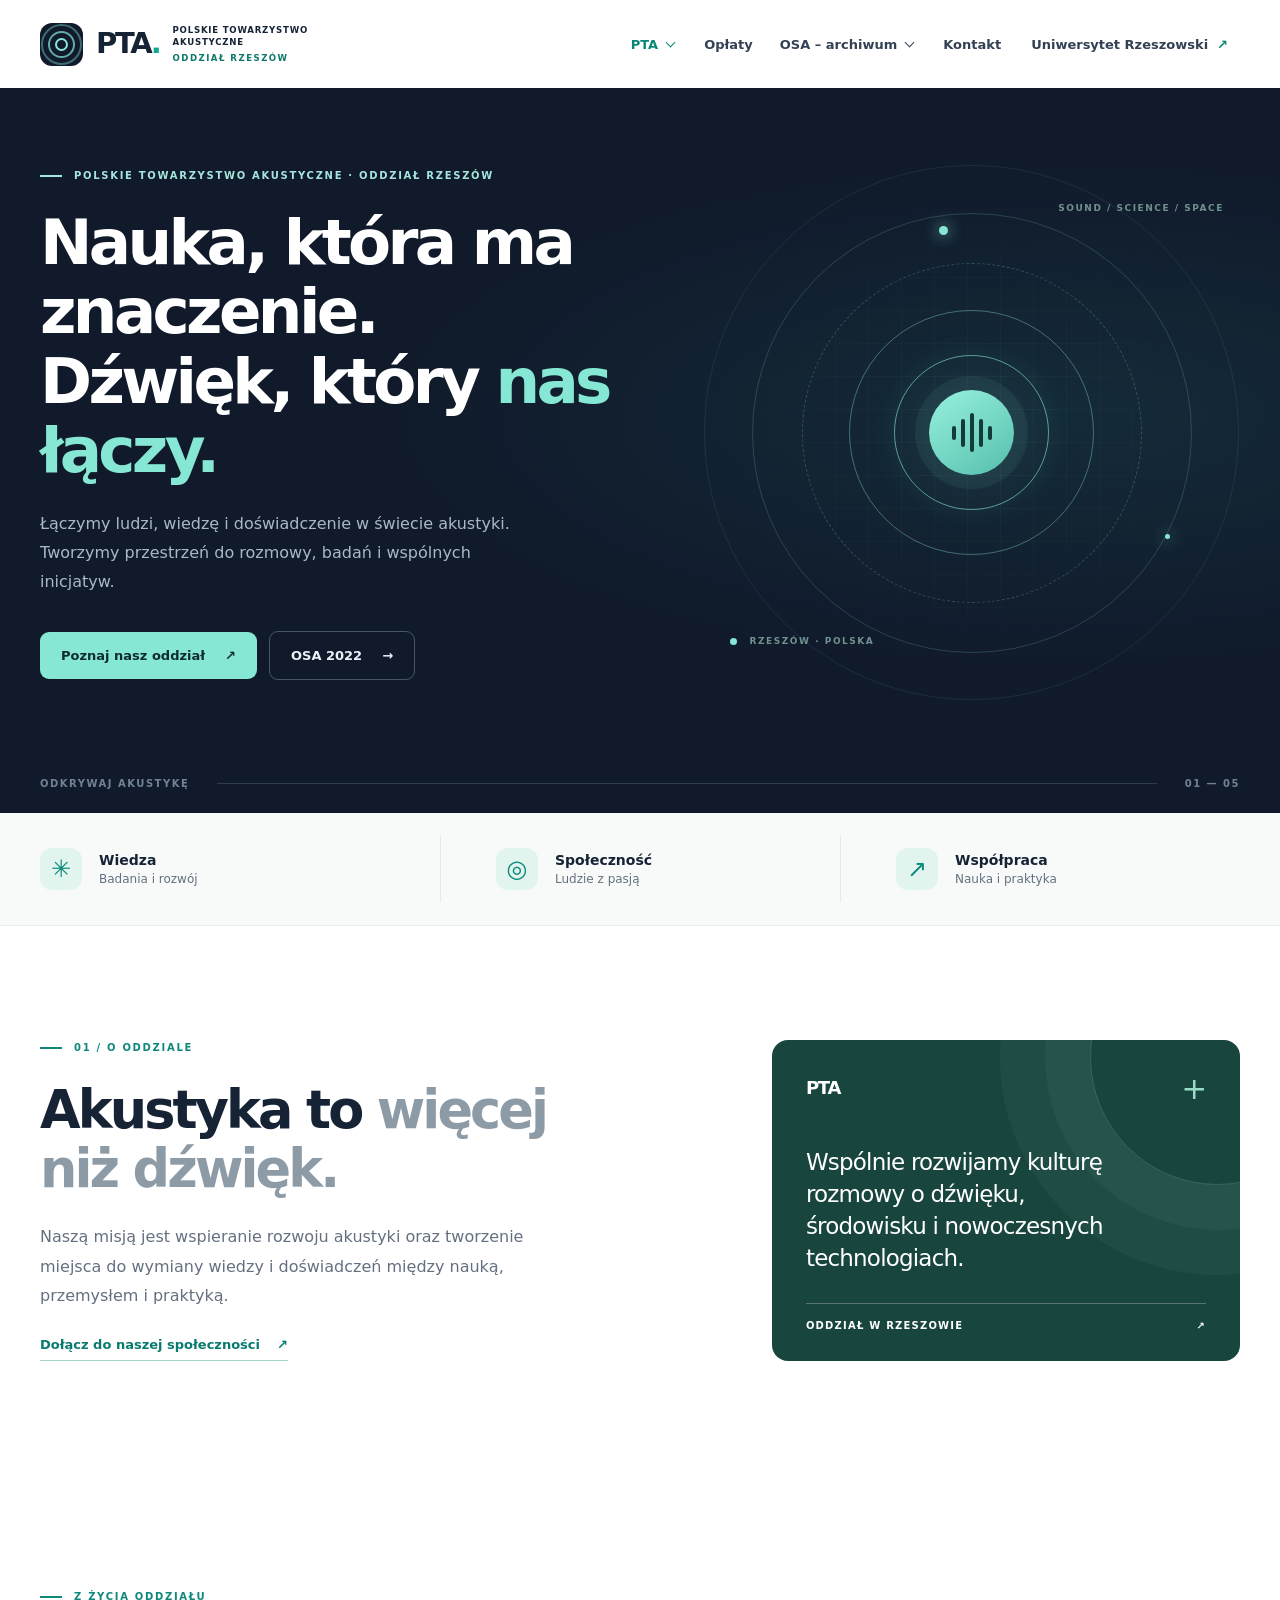
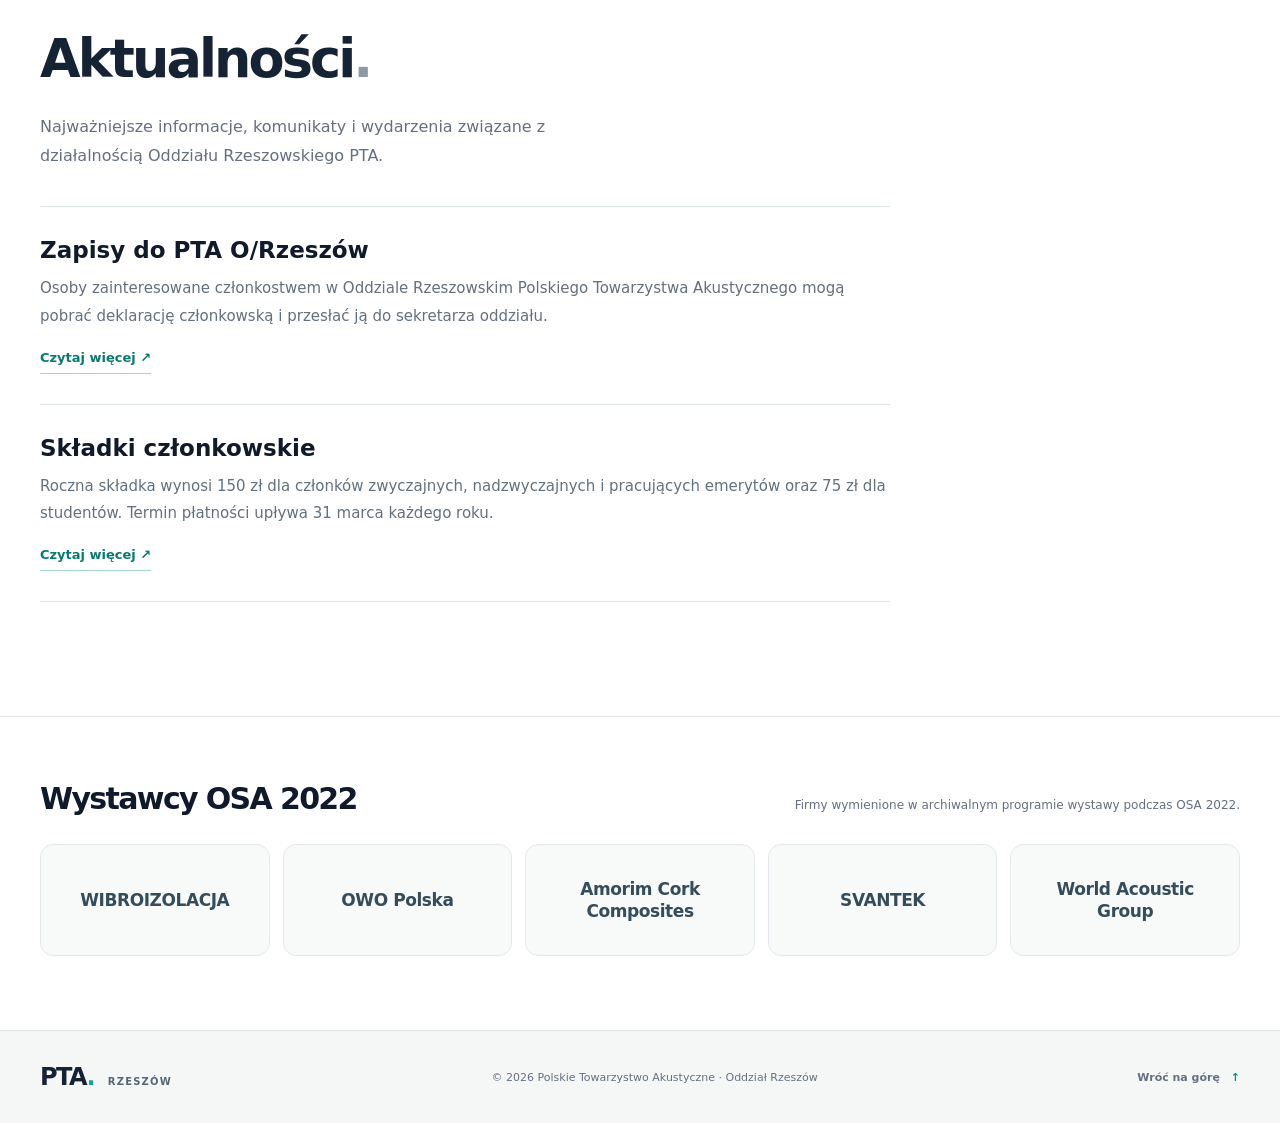
==== index.html @ 47ef011c "testowo" ====
<!DOCTYPE html>

<html lang="pl">

<head>
    <meta charset="utf-8" />
    <meta content="width=device-width, initial-scale=1.0" name="viewport" />
    <meta content="#101a2b" name="theme-color" />
    <meta
        content="Polskie Towarzystwo Akustyczne – Oddział w Rzeszowie. Nauka, technologia i współpraca w dziedzinie akustyki."
        name="description" />
    <title>PTA Rzeszów | Polskie Towarzystwo Akustyczne</title>
    <link href="style.css" rel="stylesheet" />
    <script defer="" src="menu.js"></script>
    <script defer="" src="sponsorzy.js"></script>
    <script src="aktualnosci.js" defer></script>
</head>

<body>
    <a class="skip-link" href="#tresc">Przejdź do treści</a>
    <div aria-label="Ładowanie nawigacji" id="shared-menu"></div>
    <main id="tresc">
        <section aria-labelledby="hero-heading" class="hero" id="start">
            <div class="container hero-inner">
                <div class="hero-copy">
                    <p class="eyebrow eyebrow-light"><span class="eyebrow-line"></span> POLSKIE TOWARZYSTWO AKUSTYCZNE ·
                        ODDZIAŁ RZESZÓW</p>
                    <h1 id="hero-heading">Nauka, która <span>ma znaczenie.</span><br /> Dźwięk, który <em>nas
                            łączy.</em></h1>
                    <p class="hero-description">Łączymy ludzi, wiedzę i doświadczenie w świecie akustyki. Tworzymy
                        przestrzeń do rozmowy, badań i wspólnych inicjatyw.</p>
                    <div class="hero-actions">
                        <a class="btn btn-primary" href="o-oddziale.html">Poznaj nasz oddział <span
                                aria-hidden="true">↗</span></a>
                        <a class="btn btn-outline" href="osa-2022.html">OSA 2022 <span aria-hidden="true">→</span></a>
                    </div>
                </div>
                <div aria-hidden="true" class="hero-art">
                    <div class="art-grid"></div>
                    <div class="orbit orbit-1"></div>
                    <div class="orbit orbit-2"></div>
                    <div class="orbit orbit-3"></div>
                    <div class="orbit orbit-4"></div>
                    <div class="orbit orbit-5"></div>
                    <div class="orbit-center"><span class="pulse pulse-a"></span><span
                            class="pulse pulse-b"></span><span class="pulse pulse-c"></span><span
                            class="pulse pulse-d"></span><span class="pulse pulse-e"></span></div>
                    <div class="orbit-point orbit-point-a"></div>
                    <div class="orbit-point orbit-point-b"></div>
                    <div class="art-label art-label-top">SOUND / SCIENCE / SPACE</div>
                    <div class="art-label art-label-bottom"><span class="label-dot"></span> RZESZÓW · POLSKA</div>
                </div>
            </div>
            <div class="hero-bottom container"><span>ODKRYWAJ AKUSTYKĘ</span><span
                    class="hero-bottom-line"></span><span>01 — 05</span></div>
        </section>
        <section aria-label="Filary naszej działalności" class="pillars">
            <div class="container pillars-inner">
                <div class="pillar"><span aria-hidden="true"
                        class="pillar-icon">✳</span><span><strong>Wiedza</strong><small>Badania i rozwój</small></span>
                </div>
                <div class="pillar"><span aria-hidden="true"
                        class="pillar-icon">◎</span><span><strong>Społeczność</strong><small>Ludzie z
                            pasją</small></span></div>
                <div class="pillar"><span aria-hidden="true"
                        class="pillar-icon">↗</span><span><strong>Współpraca</strong><small>Nauka i
                            praktyka</small></span></div>
            </div>
        </section>
        <section aria-labelledby="about-heading" class="section about-section" id="o-oddziale">
            <div class="container about-grid">
                <div>
                    <p class="eyebrow"><span class="eyebrow-line"></span> 01 / O ODDZIALE</p>
                    <h2 class="section-heading" id="about-heading">Akustyka to <span>więcej niż dźwięk.</span></h2>
                    <p class="section-lead" id="misja">Naszą misją jest wspieranie rozwoju akustyki oraz tworzenie
                        miejsca do wymiany wiedzy i doświadczeń między nauką, przemysłem i praktyką.</p>
                    <a class="text-link" href="zapisy-do-pta.html">Dołącz do naszej społeczności <span
                            aria-hidden="true">↗</span></a>
                </div>
                <div class="about-aside">
                    <div class="aside-top"><span>PTA</span><span class="small-plus">+</span></div>
                    <p>Wspólnie rozwijamy kulturę rozmowy o dźwięku, środowisku i nowoczesnych technologiach.</p>
                    <span class="aside-footer">ODDZIAŁ W RZESZOWIE <span aria-hidden="true">↗</span></span>
                </div>
            </div>

            </div>
        </section>

        <!-- AKTUALNOŚCI -->
        <section class="section news-section" id="aktualnosci" aria-labelledby="news-heading">

            <div class="container">

                <p class="eyebrow">
                    <span class="eyebrow-line"></span>
                    Z ŻYCIA ODDZIAŁU
                </p>

                <h2 class="section-heading" id="news-heading">
                    Aktualności<span>.</span>
                </h2>

                <p class="section-lead">
                    Najważniejsze informacje, komunikaty
                    i wydarzenia związane z działalnością
                    Oddziału Rzeszowskiego PTA.
                </p>

                <div class="news-list" id="news-list" aria-live="polite">
                    <p>Wczytywanie aktualności...</p>
                </div>

            </div>
        </section>



    </main>
    <div id="shared-sponsors"></div>
    <footer class="site-footer">
        <div class="container footer-inner"><a class="footer-brand" href="#start">PTA<span>.</span>
                <small>RZESZÓW</small></a>
            <p>© 2026 Polskie Towarzystwo Akustyczne · Oddział Rzeszów</p><a href="#start">Wróć na górę <span
                    aria-hidden="true">↑</span></a>
        </div>
    </footer>
</body>

</html>
---- style.css ----
/* PTA Rzeszów — statyczna, responsywna witryna. Wspólne menu znajduje się w menu.js; działa również offline (file://). */
:root {
  --ink: #152335;
  --navy: #101a2b;
  --navy-soft: #18273a;
  --white: #ffffff;
  --paper: #f6f7f8;
  --muted: #647080;
  --line: #e2e6eb;
  --aqua: #86e8d4;
  --aqua-dark: #0c776b;
  --radius: 18px;
  --container: 1216px;
  font-family: "Segoe UI", Inter, system-ui, -apple-system, BlinkMacSystemFont, Arial, sans-serif;
  color: var(--ink);
  background: var(--white);
  scroll-behavior: smooth;
}
*, *::before, *::after { box-sizing: border-box; }
body { margin: 0; min-width: 320px; }
button, input { font: inherit; }
a { color: inherit; text-decoration: none; }
a:focus-visible, .nav-toggle:focus-visible + .nav-toggle-label { outline: 3px solid #159b8c; outline-offset: 4px; }
::selection { background: var(--aqua); color: var(--navy); }
.container { width: min(var(--container), calc(100% - 80px)); margin: 0 auto; }
.skip-link { position: absolute; left: 12px; top: -80px; z-index: 100; padding: 12px 18px; background: white; color: black; }
.skip-link:focus { top: 12px; }
[id] { scroll-margin-top: 115px; }

/* Nagłówek i rozwijane menu */
#shared-menu { height: 88px; }
.site-header { position: sticky; top: 0; z-index: 50; height: 88px; background: rgba(255,255,255,.97); box-shadow: 0 1px 0 rgba(20,36,53,.08); backdrop-filter: blur(14px); }
.header-inner { height: 100%; display: flex; justify-content: space-between; align-items: center; gap: 32px; }
.brand { display: inline-flex; align-items: center; gap: 13px; flex-shrink: 0; }
.brand-mark { width: 43px; height: 43px; border-radius: 12px; display: grid; place-items: center; background: var(--navy); position: relative; overflow: hidden; }
.brand-mark span { display: block; position: absolute; width: 20px; height: 20px; border: 2px solid var(--aqua); border-radius: 50%; }
.brand-mark span:nth-child(1) { width: 13px; height: 13px; }
.brand-mark span:nth-child(2) { width: 27px; height: 27px; opacity: .7; }
.brand-mark span:nth-child(3) { width: 41px; height: 41px; opacity: .4; }
.brand-name { display: flex; align-items: center; gap: 13px; }
.brand-name > strong { font-size: 29px; line-height: 1; letter-spacing: -.08em; }
.brand-period, .footer-brand > span { color: #14a692; }
.brand-name > span { max-width: 156px; font-size: 8.6px; line-height: 1.45; letter-spacing: .09em; font-weight: 800; }
.brand-name em { display: block; margin-top: 3px; color: var(--aqua-dark); font-style: normal; letter-spacing: .17em; }
.site-nav { display: flex; align-items: center; gap: 3px; }
.nav-item { position: relative; }
.nav-link { display: flex; align-items: center; gap: 9px; padding: 13px 12px; color: #344153; font-weight: 650; font-size: 13px; white-space: nowrap; transition: color .2s; }
.nav-item:hover > .nav-link, .nav-item:focus-within > .nav-link, .nav-item.is-active > .nav-link { color: #078776; }
.chevron { display: inline-block; width: 7px; height: 7px; border-right: 1.8px solid currentColor; border-bottom: 1.8px solid currentColor; transform: translateY(-2px) rotate(45deg); transition: transform .2s; }
.nav-item:hover > .nav-link .chevron, .nav-item:focus-within > .nav-link .chevron { transform: translateY(2px) rotate(225deg); }
.nav-dropdown { position: absolute; top: calc(100% + 9px); left: 0; width: 216px; padding: 9px; background: white; border: 1px solid #e9edf0; border-radius: 13px; box-shadow: 0 24px 55px rgba(16,26,43,.16); opacity: 0; visibility: hidden; transform: translateY(7px); pointer-events: none; transition: opacity .16s, transform .16s, visibility .16s; }
/* Mostek: kursor może przejść z zakładki do wysuwanego panelu bez zamknięcia menu. */
.nav-dropdown::before { content: ""; position: absolute; height: 12px; top: -12px; left: 0; right: 0; }
.nav-item:hover > .nav-dropdown, .nav-item:focus-within > .nav-dropdown { opacity: 1; visibility: visible; pointer-events: auto; transform: translateY(0); }
.nav-dropdown a { display: block; padding: 12px; border-radius: 7px; color: #354457; font-size: 13px; font-weight: 550; transition: color .2s, background .2s; }
.nav-dropdown a:hover, .nav-dropdown a:focus-visible, .nav-dropdown a[aria-current="page"] { background: #edf9f5; color: #007d6b; }
.submenu-toggle, .submenu-label { display: none; }
.nav-cta { display: inline-flex; align-items: center; justify-content: center; gap: 15px; padding: 13px 16px; margin-left: 9px; color: #fff; background: var(--navy); border-radius: 9px; font-size: 12px; font-weight: 750; white-space: nowrap; transition: background .2s, transform .2s; }
.nav-cta:hover { background: #226b64; transform: translateY(-1px); }
.nav-toggle, .nav-toggle-label { display: none; }

/* Hero */
.hero { background: var(--navy); color: white; position: relative; overflow: hidden; }
.hero::after { content: ""; position: absolute; pointer-events: none; inset: 0; background: radial-gradient(ellipse at 83% 45%, rgba(37,102,104,.22), transparent 45%); }
.hero-inner { min-height: 644px; display: grid; grid-template-columns: 1.09fr .91fr; align-items: center; gap: 20px; position: relative; z-index: 1; }
.hero-copy { padding: 80px 0 98px; }
.eyebrow { display: flex; align-items: center; gap: 12px; margin: 0 0 24px; color: #0f887c; font-size: 10px; font-weight: 850; letter-spacing: .17em; line-height: 1.6; }
.eyebrow-light { color: #a5e6dc; }
.eyebrow-line { width: 22px; height: 2px; display: inline-block; flex-shrink: 0; background: currentColor; }
h1,h2,h3,p { margin-top: 0; }
h1 { max-width: 720px; font-size: clamp(42px, 4.9vw, 68px); font-weight: 750; line-height: 1.105; letter-spacing: -.058em; margin-bottom: 25px; }
h1 > span { color: white; }
h1 em { font-style: normal; color: var(--aqua); }
.hero-description { max-width: 490px; font-size: 16px; color: #aab8c6; line-height: 1.8; margin-bottom: 34px; }
.hero-actions { display: flex; flex-wrap: wrap; align-items: center; gap: 12px; }
.btn { display: inline-flex; align-items: center; justify-content: center; gap: 20px; border-radius: 9px; padding: 16px 21px; font-size: 13px; font-weight: 750; transition: transform .2s, background .2s, color .2s; }
.btn:hover { transform: translateY(-3px); }
.btn-primary { background: var(--aqua); color: #102c30; }
.btn-primary:hover { background: #b2f4e7; }
.btn-outline { border: 1px solid #465667; color: #eaf1f5; }
.btn-outline:hover { border-color: var(--aqua); color: var(--aqua); }
.hero-art { position: relative; height: 560px; display: grid; place-items: center; overflow: hidden; }
.art-grid { position: absolute; inset: 25px 0; background-image: linear-gradient(rgba(158,222,207,.045) 1px, transparent 1px), linear-gradient(90deg, rgba(158,222,207,.045) 1px, transparent 1px); background-size: 33px 33px; mask-image: radial-gradient(circle, black 15%, transparent 70%); }
.orbit { position: absolute; border-radius: 50%; aspect-ratio: 1; border: 1px solid rgba(149,228,217,.19); }
.orbit-1 { width: 155px; border: 1px solid rgba(142,235,216,.6); box-shadow: 0 0 35px rgba(91,222,199,.05); }
.orbit-2 { width: 245px; border: 1px solid rgba(142,235,216,.38); }
.orbit-3 { width: 340px; border: 1px dashed rgba(142,235,216,.24); }
.orbit-4 { width: 440px; }
.orbit-5 { width: 535px; border-color: rgba(149,228,217,.09); }
.orbit-center { position: relative; display: flex; height: 85px; width: 85px; align-items: center; justify-content: center; gap: 5px; border-radius: 50%; background: linear-gradient(145deg, #97f1de, #56bfad); box-shadow: 0 0 0 14px rgba(134,232,212,.065), 0 0 80px rgba(134,232,212,.19); }
.pulse { height: 25px; width: 4px; border-radius: 99px; background: #143b39; }
.pulse-a,.pulse-e { height: 14px; }
.pulse-b,.pulse-d { height: 28px; }
.pulse-c { height: 39px; }
.orbit-point { position: absolute; height: 9px; width: 9px; border-radius: 50%; background: var(--aqua); box-shadow: 0 0 15px var(--aqua); }
.orbit-point-a { top: 13%; left: 44%; }
.orbit-point-b { right: 13%; bottom: 31%; width: 5px; height: 5px; }
.art-label { position: absolute; font-size: 9px; font-weight: 750; letter-spacing: .17em; color: #70928f; }
.art-label-top { top: 9%; right: 3%; }
.art-label-bottom { bottom: 12%; left: 5%; }
.label-dot, .dot { display: inline-block; vertical-align: middle; width: 7px; height: 7px; border-radius: 50%; background: var(--aqua); margin-right: 8px; }
.hero-bottom { position: relative; z-index: 1; display: flex; align-items: center; gap: 28px; padding-bottom: 24px; font-size: 10px; color: #718294; letter-spacing: .15em; font-weight: 750; }
.hero-bottom-line { height: 1px; flex: 1; background: #2e3b4b; }

/* Sekcje */
.pillars { background: #f8faf9; border-bottom: 1px solid #e8eded; }
.pillars-inner { min-height: 112px; display: grid; grid-template-columns: repeat(3, 1fr); align-items: center; }
.pillar { display: flex; align-items: center; gap: 17px; padding: 12px 0; }
.pillar + .pillar { padding-left: 55px; border-left: 1px solid #e5e9e9; }
.pillar-icon { display: grid; place-items: center; height: 42px; width: 42px; border-radius: 12px; color: #0d8b7d; background: #e1f5ee; font-size: 24px; }
.pillar strong,.pillar small { display: block; }
.pillar strong { font-size: 14px; margin-bottom: 4px; }
.pillar small { font-size: 12px; color: var(--muted); }
.section { padding: 114px 0; }
.section-heading { max-width: 630px; font-size: clamp(36px, 4.1vw, 54px); font-weight: 750; line-height: 1.14; letter-spacing: -.055em; margin-bottom: 23px; }
.section-heading span { color: #8d9ba6; }
.section-lead { max-width: 545px; font-size: 16px; line-height: 1.85; color: var(--muted); }
.about-grid { display: grid; grid-template-columns: 1fr .83fr; gap: 14%; align-items: center; }
.text-link { display: inline-flex; align-items: center; gap: 17px; margin-top: 10px; font-weight: 750; color: #087a70; border-bottom: 1px solid #a5d4c9; padding-bottom: 8px; font-size: 13px; }
.text-link:hover { color: var(--navy); }
.about-aside { min-height: 304px; padding: 30px 34px; display: flex; flex-direction: column; justify-content: space-between; color: white; background: #18463f; border-radius: 16px; position: relative; overflow: hidden; }
.about-aside::after { content: ""; position: absolute; height: 255px; width: 255px; border: 1px solid rgba(189,246,223,.18); border-radius: 50%; top: -110px; right: -105px; box-shadow: 0 0 0 45px rgba(189,246,223,.04), 0 0 0 90px rgba(189,246,223,.04); }
.aside-top { display: flex; align-items: center; justify-content: space-between; font-size: 18px; font-weight: 850; letter-spacing: -.07em; }
.small-plus { color: #9adbc6; font-size: 31px; font-weight: 300; }
.about-aside p { font-size: 23px; max-width: 325px; letter-spacing: -.035em; line-height: 1.4; margin: 40px 0 28px; position: relative; z-index: 1; }
.aside-footer { border-top: 1px solid #57756d; padding-top: 16px; font-size: 10px; font-weight: 700; letter-spacing: .12em; display: flex; justify-content: space-between; }
.info-strip { margin-top: 64px; display: grid; grid-template-columns: repeat(2, 1fr); gap: 26px; }
.info-strip article { padding: 27px 30px; border: 1px solid var(--line); border-radius: 14px; }
.info-strip h3 { margin: 0 0 9px; font-size: 19px; letter-spacing: -.035em; }
.info-strip p { margin-bottom: 14px; font-size: 13px; line-height: 1.7; color: var(--muted); }
.info-note { font-size: 10px; letter-spacing: .08em; font-weight: 800; color: #098677; text-transform: uppercase; }
.activities-section { background: var(--paper); }
.section-head-row { display: flex; align-items: flex-end; justify-content: space-between; gap: 40px; margin-bottom: 39px; }
.section-head-row h2 { margin-bottom: 0; }
.section-intro { max-width: 308px; margin-bottom: 5px; color: var(--muted); font-size: 13px; line-height: 1.9; }
.activity-grid { display: grid; grid-template-columns: repeat(3, 1fr); gap: 17px; }
.activity-card { display: flex; flex-direction: column; min-height: 381px; padding: 30px; background: white; border: 1px solid #edf0f1; border-radius: 14px; transition: transform .25s, box-shadow .25s; }
.activity-card:hover { transform: translateY(-5px); box-shadow: 0 17px 45px rgba(25,46,61,.08); }
.activity-index { color: #8b9a9d; font-size: 10px; letter-spacing: .1em; font-weight: 850; }
.activity-icon { height: 74px; display: flex; align-items: end; color: #0e9988; font-size: 45px; }
.activity-card h3 { margin: 19px 0 12px; font-size: 25px; font-weight: 750; letter-spacing: -.045em; line-height: 1.2; }
.activity-card p { font-size: 13px; color: var(--muted); line-height: 1.75; }
.activity-card a { margin-top: auto; padding-top: 15px; display: flex; justify-content: space-between; font-size: 12px; font-weight: 800; color: #0b766b; }
.activity-card a:hover { color: var(--navy); }
.news-grid { display: grid; grid-template-columns: 1.12fr .88fr; gap: 18px; }
.news-main { min-height: 365px; padding: 36px; border-radius: 14px; color: white; background: linear-gradient(135deg, #153e3a, #101f30); display: flex; flex-direction: column; align-items: flex-start; justify-content: flex-end; }
.news-tag { font-size: 10px; letter-spacing: .15em; font-weight: 850; color: #aad9ce; margin-bottom: auto; }
.news-main h3 { max-width: 370px; font-size: 36px; line-height: 1.16; letter-spacing: -.05em; margin-bottom: 16px; }
.news-main p { max-width: 410px; font-size: 13px; line-height: 1.8; color: #b7c8cd; }
.news-subnote { padding-top: 17px; border-top: 1px solid rgba(255,255,255,.17); font-size: 10px; color: #9bcdc3; width: 100%; text-transform: uppercase; font-weight: 800; letter-spacing: .09em; }
.news-side { display: flex; flex-direction: column; gap: 18px; }
.news-mini { min-height: 174px; border: 1px solid var(--line); border-radius: 14px; padding: 23px 28px; }
.news-mini > span { display: flex; justify-content: space-between; font-size: 10px; letter-spacing: .12em; font-weight: 800; color: #0c8778; }
.news-mini h3 { font-size: 21px; letter-spacing: -.03em; margin: 17px 0 5px; }
.news-mini p { color: var(--muted); line-height: 1.6; font-size: 12px; margin-bottom: 0; }
.membership-section { background: #15253a; color: white; }
.membership-grid { display: grid; grid-template-columns: 1fr .87fr; gap: 13%; align-items: center; }
.membership-section .section-heading span { color: var(--aqua); }
.membership-grid > div:first-child > p:not(.eyebrow) { color: #b2c0cb; font-size: 15px; line-height: 1.8; max-width: 500px; margin-bottom: 27px; }
.membership-notes > div { display: flex; gap: 22px; padding: 22px 0; border-bottom: 1px solid #3a4858; }
.membership-notes > div:first-child { border-top: 1px solid #3a4858; }
.membership-notes > div > span { color: var(--aqua); font-size: 12px; font-weight: 800; }
.membership-notes h3 { font-size: 18px; margin-bottom: 9px; letter-spacing: -.02em; }
.membership-notes p { color: #a9b8c5; font-size: 12px; line-height: 1.8; margin-bottom: 0; }
.contact-grid { display: grid; grid-template-columns: 1fr .83fr; gap: 13%; align-items: center; }
.contact-location { display: flex; align-items: center; gap: 15px; margin-top: 36px; }
.location-symbol { display: grid; place-items: center; height: 47px; width: 47px; border-radius: 50%; background: #e6f7f2; color: #0b897a; font-size: 27px; }
.contact-location strong,.contact-location small { display: block; }
.contact-location strong { font-size: 14px; margin-bottom: 5px; }
.contact-location small { font-size: 11px; color: var(--muted); }
.contact-panel { padding: 34px; border-radius: 16px; background: #f4f8f7; border: 1px solid #e6eeeb; }
.panel-label { color: #0a8879; letter-spacing: .14em; font-size: 10px; font-weight: 850; }
.contact-panel h3 { font-size: 27px; letter-spacing: -.04em; margin: 20px 0 12px; }
.contact-panel > p { font-size: 13px; color: var(--muted); line-height: 1.75; }
.contact-divider { height: 1px; background: #dae6e1; margin: 24px 0; }
.contact-detail { padding: 10px 0; display: flex; gap: 20px; justify-content: space-between; align-items: baseline; }
.contact-detail > span { flex-shrink: 0; font-size: 10px; color: #74867f; font-weight: 850; letter-spacing: .1em; }
.contact-detail strong { font-size: 12px; text-align: right; font-weight: 700; }
.site-footer { background: #f5f7f7; border-top: 1px solid var(--line); }
.footer-inner { display: flex; justify-content: space-between; align-items: center; gap: 20px; padding: 32px 0; }
.footer-brand { font-size: 24px; letter-spacing: -.065em; font-weight: 850; white-space: nowrap; }
.footer-brand small { font-size: 10px; color: #536776; letter-spacing: .12em; margin-left: 7px; }
.footer-inner p,.footer-inner > a:last-child { font-size: 11px; color: var(--muted); margin: 0; }
.footer-inner > a:last-child { font-weight: 750; }
.footer-inner > a:last-child span { color: #098d7c; margin-left: 7px; }

@media (max-width: 1120px) {
  .container { width: min(var(--container), calc(100% - 56px)); }
  .brand-name > span { display: none; }
  .nav-item > summary { padding: 13px 9px; }
  .nav-cta { margin-left: 4px; padding: 13px; }
  .hero-inner { min-height: 570px; }
  .hero-art { height: 480px; }
  .orbit-5 { width: 470px; }
}
@media (max-width: 850px) {
  .site-header { height: 75px; }
  #shared-menu { height: 75px; }
  .brand-name > span { display: block; }
  .nav-toggle { display: block; position: absolute; opacity: 0; width: 1px; height: 1px; right: 27px; }
  .nav-toggle-label { display: flex; align-items: center; gap: 13px; margin-left: auto; cursor: pointer; padding: 10px; font-size: 13px; font-weight: 800; }
  .hamburger { display: flex; width: 23px; flex-direction: column; gap: 4px; }
  .hamburger i { display: block; height: 2px; width: 100%; border-radius: 2px; background: var(--navy); }
  .nav-toggle:checked + .nav-toggle-label .hamburger i:nth-child(1) { transform: translateY(6px) rotate(45deg); }
  .nav-toggle:checked + .nav-toggle-label .hamburger i:nth-child(2) { opacity: 0; }
  .nav-toggle:checked + .nav-toggle-label .hamburger i:nth-child(3) { transform: translateY(-6px) rotate(-45deg); }
  .site-nav { display: none; position: absolute; top: 75px; left: 0; right: 0; max-height: calc(100vh - 75px); overflow: auto; background: white; padding: 13px 28px 24px; box-shadow: 0 15px 32px rgba(13,26,37,.13); }
  .nav-toggle:checked ~ .site-nav { display: block; }
  .nav-item { display: grid; grid-template-columns: minmax(0, 1fr) 48px; border-bottom: 1px solid var(--line); }
  .nav-link { width: 100%; padding: 16px 0; font-size: 14px; }
  .nav-link > .chevron { display: none; }
  .submenu-toggle { display: block; position: absolute; width: 1px; height: 1px; right: 24px; top: 20px; opacity: 0; }
  .submenu-label { display: grid; place-items: center; cursor: pointer; color: #405060; border-radius: 8px; }
  .submenu-toggle:focus-visible + .submenu-label { outline: 3px solid #159b8c; outline-offset: 2px; }
  .submenu-toggle:checked + .submenu-label .chevron { transform: translateY(2px) rotate(225deg); }
  .nav-dropdown, .nav-item:hover > .nav-dropdown, .nav-item:focus-within > .nav-dropdown { display: none; grid-column: 1 / -1; position: static; width: auto; padding: 0 0 10px 12px; border: 0; border-radius: 0; box-shadow: none; transform: none; opacity: 1; visibility: visible; pointer-events: auto; transition: none; }
  .nav-dropdown::before { display: none; }
  .submenu-toggle:checked ~ .nav-dropdown { display: block !important; }
  .nav-dropdown a { padding: 10px; }
  .nav-cta { margin: 19px 0 0; }
  .hero-inner { grid-template-columns: 1fr; min-height: auto; }
  .hero-copy { padding: 88px 0 10px; }
  .hero-art { height: 360px; }
  .orbit-5 { width: 390px; }
  .orbit-4 { width: 330px; }
  .orbit-3 { width: 270px; }
  .orbit-2 { width: 198px; }
  .orbit-1 { width: 127px; }
  .art-label-top { right: 10%; }
  .hero-bottom { margin-top: 10px; }
  .section { padding: 85px 0; }
  .pillar + .pillar { padding-left: 24px; }
  .about-grid,.membership-grid,.contact-grid { gap: 40px; }
  .section-head-row { display: block; }
  .section-intro { margin-top: 22px; max-width: 550px; }
  .activity-card { padding: 23px; min-height: 405px; }
}
@media (max-width: 650px) {
  .container { width: calc(100% - 38px); }
  .brand-mark { height: 39px; width: 39px; }
  .brand-name > strong { font-size: 27px; }
  .brand-name > span { font-size: 7.3px; max-width: 118px; }
  .hero-copy { padding: 73px 0 12px; }
  h1 { font-size: clamp(40px, 10vw, 58px); }
  .hero-description { font-size: 14px; }
  .hero-art { height: 290px; }
  .art-label-top { right: 0; }
  .art-label-bottom { bottom: 4%; }
  .hero-bottom { font-size: 8px; }
  .pillars-inner { grid-template-columns: 1fr; padding: 18px 0; }
  .pillar { padding: 13px 0; }
  .pillar + .pillar { padding-left: 0; border-left: 0; border-top: 1px solid #e5e9e9; }
  .section { padding: 72px 0; }
  .section-heading { font-size: clamp(34px, 9vw, 45px); }
  .about-grid,.membership-grid,.contact-grid,.info-strip,.activity-grid,.news-grid { grid-template-columns: 1fr; }
  .about-grid,.membership-grid,.contact-grid { gap: 34px; }
  .about-aside { min-height: 270px; }
  .info-strip { gap: 12px; margin-top: 30px; }
  .activity-card { min-height: 325px; }
  .activity-icon { height: 60px; }
  .activity-card h3 { font-size: 23px; }
  .news-main { min-height: 320px; padding: 27px; }
  .news-main h3 { font-size: 30px; }
  .news-mini { min-height: 151px; }
  .contact-detail { gap: 12px; }
  .footer-inner { flex-wrap: wrap; }
  .footer-inner p { order: 3; flex-basis: 100%; }
}
@media (prefers-reduced-motion: reduce) {
  :root { scroll-behavior: auto; }
  *,*::before,*::after { transition-duration: .01ms !important; animation-duration: .01ms !important; }
}


/* Wspólne style dla wszystkich podstron. Edytuj w jednym miejscu. */
.page-hero { min-height: 365px; background: var(--navy); color: #fff; overflow: hidden; }
.page-hero-inner { position: relative; display: flex; align-items: center; min-height: 365px; padding-top: 38px; padding-bottom: 52px; }
.page-hero-content { position: relative; z-index: 2; max-width: 800px; }
.breadcrumbs { display: flex; flex-wrap: wrap; gap: 12px; align-items: center; margin-bottom: 38px; color: #aebdc9; font-size: 11px; }
.breadcrumbs a:hover { color: var(--aqua); }
.breadcrumbs [aria-current="page"] { color: #fff; }
.page-hero .eyebrow { margin-bottom: 19px; }
.page-hero h1 { font-size: clamp(39px, 5.2vw, 65px); letter-spacing: -.052em; max-width: 770px; margin-bottom: 20px; }
.page-hero-lead { font-size: 16px; line-height: 1.75; max-width: 630px; color: #aec0ca; margin-bottom: 0; }
.page-hero-decoration { position: absolute; right: -7%; top: -25%; width: 530px; height: 530px; display: grid; place-items: center; opacity: .48; pointer-events: none; }
.page-wave { position: absolute; border: 1px solid rgba(135,236,215,.38); border-radius: 50%; aspect-ratio: 1; }
.page-wave-a { width: 200px; }
.page-wave-b { width: 300px; }
.page-wave-c { width: 420px; border-style: dashed; }
.page-wave-d { width: 530px; }
.page-pulse { display: flex; gap: 5px; align-items: center; justify-content: center; width: 72px; height: 72px; border-radius: 50%; background: var(--aqua); }
.page-pulse i { width: 4px; height: 25px; border-radius: 5px; background: #17443f; }
.page-pulse i:nth-child(1), .page-pulse i:nth-child(5) { height: 11px; }
.page-pulse i:nth-child(3) { height: 36px; }
.page-content-section { padding: 100px 0 108px; }
.page-content-grid { display: grid; grid-template-columns: minmax(0, 1.25fr) minmax(280px, .72fr); align-items: start; gap: 13%; }
.page-article .section-heading { margin-bottom: 23px; }
.page-lead { color: #4f5c6b; font-size: 18px; line-height: 1.82; max-width: 690px; }
.page-paragraph { color: var(--muted); font-size: 15px; line-height: 1.9; max-width: 675px; margin-bottom: 33px; }
.page-feature { border-top: 1px solid var(--line); padding-top: 30px; }
.page-feature h3 { font-size: 19px; letter-spacing: -.02em; margin-bottom: 22px; }
.page-feature ul { padding: 0; margin: 0; list-style: none; }
.page-feature li { display: flex; align-items: baseline; gap: 14px; border-bottom: 1px solid var(--line); padding: 15px 0; font-weight: 600; font-size: 14px; }
.page-feature li span { color: #099282; font-weight: 700; }
.page-aside { display: flex; flex-direction: column; justify-content: space-between; gap: 50px; min-height: 390px; padding: 32px; border-radius: 16px; color: white; background: #18463f; position: relative; overflow: hidden; }
.page-aside::before { content: ""; position: absolute; right: -120px; top: -120px; width: 290px; height: 290px; border: 1px solid #528577; box-shadow: 0 0 0 44px rgba(149,227,200,.04), 0 0 0 88px rgba(149,227,200,.04); border-radius: 50%; }
.page-aside > * { position: relative; z-index: 1; }
.page-aside-label { display: block; font-size: 10px; font-weight: 750; color: var(--aqua); letter-spacing: .16em; margin-bottom: 13px; }
.page-aside h3 { font-size: 29px; letter-spacing: -.04em; margin-bottom: 15px; }
.page-aside p { color: #bed3cd; font-size: 13px; line-height: 1.8; margin: 0; }
.page-aside > a { border-top: 1px solid #57756d; padding-top: 18px; display: flex; justify-content: space-between; gap: 20px; font-size: 12px; font-weight: 750; }
.page-aside > a:hover { color: var(--aqua); }
.page-related { background: var(--paper); padding: 87px 0 98px; }
.page-related-top { display: flex; align-items: flex-end; justify-content: space-between; gap: 30px; margin-bottom: 34px; }
.page-related-top .section-heading { margin-bottom: 0; }
.page-related-top .text-link { flex-shrink: 0; }
.related-grid { display: grid; grid-template-columns: repeat(3,minmax(0,1fr)); gap: 17px; }
.related-card { display: flex; flex-direction: column; align-items: flex-start; gap: 45px; min-height: 205px; padding: 26px; background: #fff; border: 1px solid #e9edef; border-radius: 13px; transition: transform .2s, box-shadow .2s; }
.related-card:hover, .related-card:focus-visible { transform: translateY(-4px); box-shadow: 0 17px 40px rgba(25,46,61,.08); }
.related-num { font-size: 10px; font-weight: 800; color: #0b887a; letter-spacing: .13em; }
.related-title { margin-top: auto; font-size: 22px; font-weight: 750; letter-spacing: -.035em; }
.related-arrow { color: #0a8879; margin-left: auto; font-size: 18px; }
@media (max-width: 850px) {
  .page-content-grid { gap: 30px; grid-template-columns: minmax(0,1fr) minmax(250px,.8fr); }
  .page-hero-decoration { right: -30%; }
  .related-card { min-height: 180px; padding: 22px; }
}
@media (max-width: 650px) {
  .page-hero-inner { min-height: 330px; padding-top: 40px; padding-bottom: 52px; }
  .breadcrumbs { margin-bottom: 31px; font-size: 10px; }
  .page-hero h1 { font-size: clamp(36px,9.4vw,54px); }
  .page-hero-lead { font-size: 14px; }
  .page-hero-decoration { right: -80%; opacity: .24; }
  .page-content-section { padding: 68px 0 75px; }
  .page-content-grid { display: flex; flex-direction: column; gap: 36px; }
  .page-lead { font-size: 16px; }
  .page-paragraph { font-size: 14px; }
  .page-aside { width: 100%; min-height: 300px; gap: 34px; padding: 27px; }
  .page-related { padding: 65px 0; }
  .page-related-top { display: block; }
  .page-related-top .text-link { margin-top: 18px; }
  .related-grid { grid-template-columns: 1fr; gap: 12px; }
  .related-card { min-height: 132px; gap: 16px; }
}


/* ===== MENU ODPOWIADAJĄCE NAZWOM ZE STAREJ WITRYNY ===== */
.nav-link-plain { border-radius: 8px; }
.nav-link-plain:hover, .nav-link-plain[aria-current="page"] { color: #078776; }
.external-arrow { font-size: 13px; color: #0c8676; }
.nav-item--mega { position: relative; }
.nav-dropdown-mega { width: 632px; left: -150px; display: grid; grid-template-columns: minmax(0,1fr) minmax(0,1fr); gap: 12px; padding: 16px; max-height: min(72vh,730px); overflow-y: auto; }
.nav-menu-column { min-width: 0; }
.nav-dropdown-heading { display: block; padding: 10px 12px 9px; color: #788693; font-size: 9px; font-weight: 850; letter-spacing: .15em; }
.nav-dropdown .nav-subitem { padding-left: 25px; font-size: 12px; color: #697784; }
.nav-dropdown .nav-subitem::before { content: '↳'; color: #17a28f; margin-right: 9px; }
.site-nav > .nav-link-plain { margin-left: 3px; }
@media (max-width: 1120px) and (min-width: 851px) {
  .header-inner { gap: 16px; }
  .brand-name > span { max-width: 125px; font-size: 7.6px; }
  .nav-link { font-size: 11px; padding: 11px 9px; }
  .nav-dropdown-mega { left: -180px; width: 600px; }
}
@media (max-width: 850px) {
  .site-nav > .nav-link-plain { display: flex; margin-left: 0; border-bottom: 1px solid var(--line); padding: 16px 0; font-size: 14px; }
  .nav-dropdown-mega, .nav-item--mega:hover > .nav-dropdown-mega, .nav-item--mega:focus-within > .nav-dropdown-mega {
    display: none; position: static; grid-column: 1/-1; grid-template-columns: 1fr;
    max-height: none; width: auto; padding: 0 0 15px 12px; overflow: visible;
    border: none; box-shadow: none; opacity: 1; transform: none; visibility: visible;
  }
  .nav-item--mega .submenu-toggle:checked ~ .nav-dropdown-mega { display: grid !important; }
  .nav-dropdown-heading { padding-top: 17px; }
  .nav-dropdown .nav-subitem { padding-left: 20px; }
}
/* ===== WSPÓLNA SEKCJA PARTNERÓW / WYSTAWCÓW ===== */
.sponsors-section { background: #fff; padding: 64px 0 74px; border-top: 1px solid var(--line); }
.sponsors-inner { display: flex; flex-direction: column; gap: 28px; }
.sponsors-header { display: flex; align-items: baseline; flex-wrap: wrap; gap: 10px 35px; justify-content: space-between; }
.sponsors-title { font-size: clamp(23px, 3vw, 30px); margin: 0; font-weight: 800; letter-spacing: -.055em; color: var(--navy); }
.sponsors-description { color: var(--muted); font-size: 12px; line-height: 1.6; margin: 0; max-width: 480px; }
.sponsors-grid { display: grid; grid-template-columns: repeat(5,minmax(0,1fr)); gap: 13px; }
.sponsor-card { border: 1px solid #e4e9ed; background: #f8faf9; border-radius: 13px; padding: 20px 16px; display: flex; align-items: center; justify-content: center; text-align: center; min-height: 112px; color: #344c5b; transition: border-color .2s, transform .2s, box-shadow .2s; }
a.sponsor-card:hover { border-color: #9acdc2; box-shadow: 0 8px 28px rgba(16,26,43,.07); transform: translateY(-2px); }
.sponsor-text-logo { font-size: clamp(12px, 1.4vw, 17px); line-height: 1.3; letter-spacing: -.025em; font-weight: 850; overflow-wrap: anywhere; }
.sponsor-card img { display: block; max-height: 64px; max-width: 100%; width: auto; height: auto; object-fit: contain; }
@media (max-width: 950px) { .sponsors-grid { grid-template-columns: repeat(3,minmax(0,1fr)); } }
@media (max-width: 650px) {
  .sponsors-section { padding: 48px 0 56px; }
  .sponsors-grid { grid-template-columns: repeat(2,minmax(0,1fr)); gap: 10px; }
  .sponsor-card { min-height: 98px; padding: 13px; }
  .sponsor-text-logo { font-size: 13px; }
}


/* AKTUALNOŚCI - BEZ KAFELKÓW */

.news-list {
    max-width: 850px;
    margin-top: 35px;
}

.news-entry {
    padding: 30px 0;
    border-bottom: 1px solid #dbe6e3;
}

.news-entry:first-child {
    border-top: 1px solid #dbe6e3;
}

.news-entry-date {
    display: block;
    margin-bottom: 10px;
    color: #087b6b;
    font-size: 12px;
    font-weight: 700;
}

.news-entry-title {
    margin: 0 0 12px;
    color: #101a2b;
    font-size: 23px;
    font-weight: 750;
}

.news-entry-text {
    margin: 0 0 15px;
    color: #62717e;
    font-size: 15px;
    line-height: 1.85;
    white-space: pre-line;
}

.news-entry .text-link {
    display: inline-block;
    margin-top: 4px;
}

 .osa-facts {
      display: grid;
      grid-template-columns: repeat(2, minmax(0, 1fr));
      gap: 16px;
      margin: 30px 0 36px;
    }

    .osa-fact {
      padding: 24px;
      background: #f6f9f8;
      border: 1px solid #e3eae7;
      border-radius: 15px;
    }

    .osa-fact strong {
      display: block;
      margin-bottom: 8px;
      color: #14584f;
      font-size: clamp(25px, 3vw, 34px);
      line-height: 1.15;
      font-weight: 800;
    }

    .osa-fact span {
      color: #4f5c6b;
      font-size: 13px;
      line-height: 1.6;
    }

    .osa-subheading {
      margin: 35px 0 16px;
      color: #101a2b;
      font-size: clamp(20px, 2.4vw, 25px);
      letter-spacing: -.025em;
    }

    .osa-organizers {
      padding: 24px 27px;
      background: #f6faf9;
      border-left: 4px solid #168879;
      border-radius: 0 14px 14px 0;
      margin-bottom: 32px;
    }

    .osa-organizers p {
      margin: 0 0 14px;
      color: #4f5c6b;
      font-size: 14px;
      line-height: 1.8;
    }

    .osa-organizers p:last-child {
      margin-bottom: 0;
    }

    .osa-organizers strong {
      color: #101a2b;
    }

    .osa-photo {
      margin: 30px 0 0;
    }

    .osa-photo img {
      display: block;
      width: 100%;
      height: auto;
      border-radius: 15px;
      border: 1px solid #e3eae7;
    }

    .osa-photo figcaption {
      margin-top: 12px;
      color: #667580;
      font-size: 12px;
      line-height: 1.6;
    }

    @media (max-width: 650px) {
      .osa-facts {
        grid-template-columns: 1fr;
      }

      .osa-fact {
        padding: 21px;
      }
    }
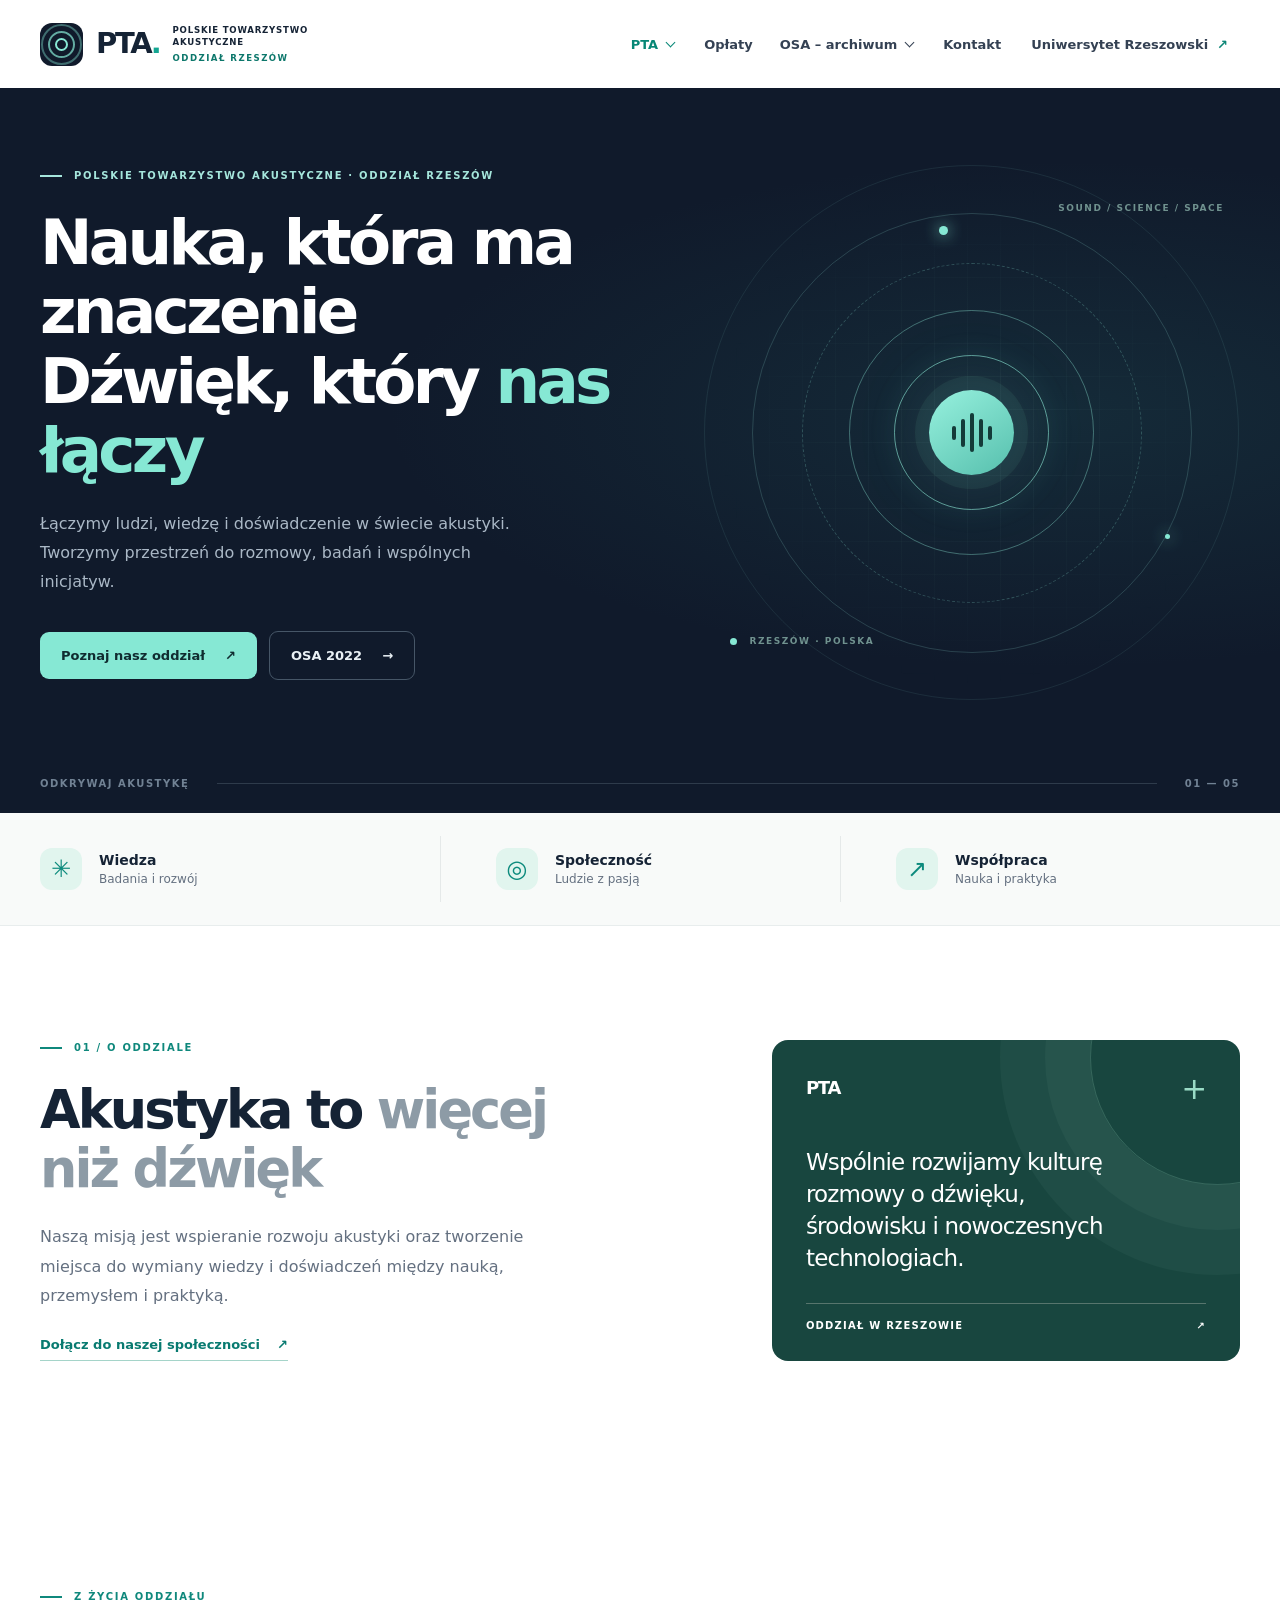
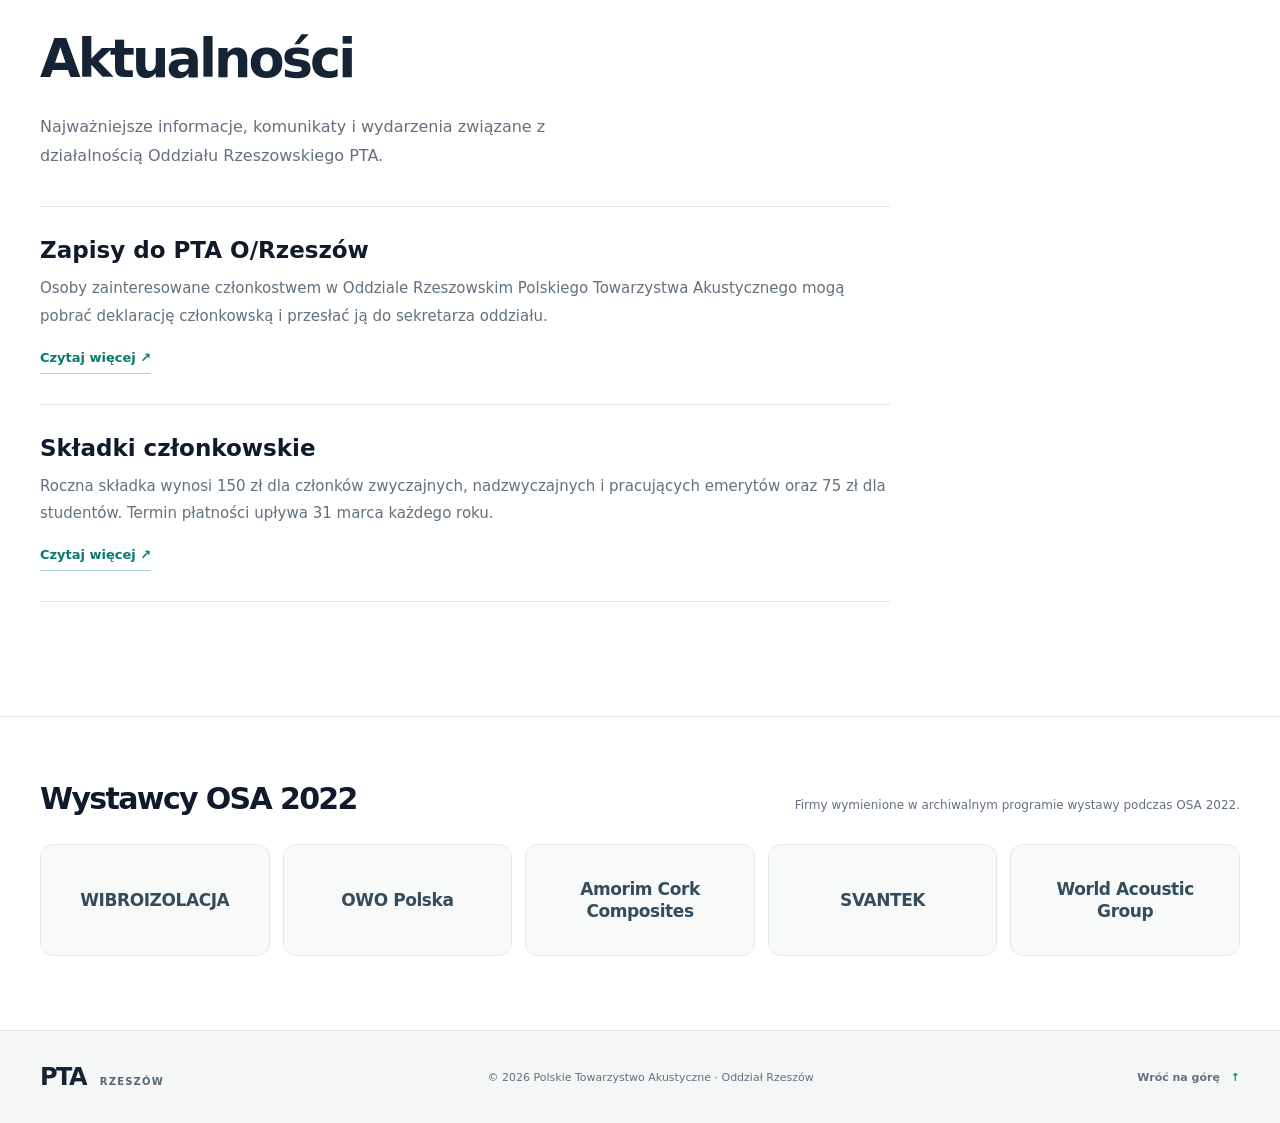
==== commit 0ec9d9cb: "poprawiono kropki" ====
--- a/index.html
+++ b/index.html
@@ -25,8 +25,8 @@
                 <div class="hero-copy">
                     <p class="eyebrow eyebrow-light"><span class="eyebrow-line"></span> POLSKIE TOWARZYSTWO AKUSTYCZNE ·
                         ODDZIAŁ RZESZÓW</p>
-                    <h1 id="hero-heading">Nauka, która <span>ma znaczenie.</span><br /> Dźwięk, który <em>nas
-                            łączy.</em></h1>
+                    <h1 id="hero-heading">Nauka, która <span>ma znaczenie</span><br /> Dźwięk, który <em>nas
+                            łączy</em></h1>
                     <p class="hero-description">Łączymy ludzi, wiedzę i doświadczenie w świecie akustyki. Tworzymy
                         przestrzeń do rozmowy, badań i wspólnych inicjatyw.</p>
                     <div class="hero-actions">
@@ -71,7 +71,7 @@
             <div class="container about-grid">
                 <div>
                     <p class="eyebrow"><span class="eyebrow-line"></span> 01 / O ODDZIALE</p>
-                    <h2 class="section-heading" id="about-heading">Akustyka to <span>więcej niż dźwięk.</span></h2>
+                    <h2 class="section-heading" id="about-heading">Akustyka to <span>więcej niż dźwięk</span></h2>
                     <p class="section-lead" id="misja">Naszą misją jest wspieranie rozwoju akustyki oraz tworzenie
                         miejsca do wymiany wiedzy i doświadczeń między nauką, przemysłem i praktyką.</p>
                     <a class="text-link" href="zapisy-do-pta.html">Dołącz do naszej społeczności <span
@@ -98,7 +98,7 @@
                 </p>
 
                 <h2 class="section-heading" id="news-heading">
-                    Aktualności<span>.</span>
+                    Aktualności
                 </h2>
 
                 <p class="section-lead">
@@ -119,7 +119,7 @@
     </main>
     <div id="shared-sponsors"></div>
     <footer class="site-footer">
-        <div class="container footer-inner"><a class="footer-brand" href="#start">PTA<span>.</span>
+        <div class="container footer-inner"><a class="footer-brand" href="#start">PTA
                 <small>RZESZÓW</small></a>
             <p>© 2026 Polskie Towarzystwo Akustyczne · Oddział Rzeszów</p><a href="#start">Wróć na górę <span
                     aria-hidden="true">↑</span></a>
--- a/style.css
+++ b/style.css
@@ -390,9 +390,225 @@
   .sponsor-card { min-height: 98px; padding: 13px; }
   .sponsor-text-logo { font-size: 13px; }
 }
-
-
+/*zarząd*/
+ .enroll-steps {
+      display: grid;
+      gap: 15px;
+      margin: 30px 0 42px;
+    }
+
+    .enroll-step {
+      display: flex;
+      align-items: flex-start;
+      gap: 18px;
+      padding: 23px;
+      background: #f6f9f8;
+      border: 1px solid #e3eae7;
+      border-radius: 15px;
+    }
+
+    .enroll-step-number {
+      display: grid;
+      place-items: center;
+      width: 42px;
+      height: 42px;
+      flex: 0 0 42px;
+      border-radius: 12px;
+      background: #def2eb;
+      color: #12685b;
+      font-weight: 800;
+    }
+
+    .enroll-step h3 {
+      margin: 0 0 7px;
+      color: #101a2b;
+      font-size: 18px;
+    }
+
+    .enroll-step p {
+      margin: 0;
+      color: #4f5c6b;
+      font-size: 14px;
+      line-height: 1.75;
+    }
+
+    .enroll-step a,
+    .enroll-note a {
+      color: #087b6b;
+      font-weight: 750;
+      text-decoration: underline;
+      text-underline-offset: 3px;
+    }
+
+    .enroll-download {
+      display: inline-flex;
+      align-items: center;
+      gap: 10px;
+      margin-top: 15px;
+      padding: 12px 18px;
+      border-radius: 10px;
+      background: #14685a;
+      color: #fff !important;
+      text-decoration: none !important;
+      font-size: 13px;
+      font-weight: 750;
+      transition: background .2s ease;
+    }
+
+    .enroll-download:hover {
+      background: #0c5046;
+    }
+
+    .enroll-fees {
+      display: grid;
+      grid-template-columns: repeat(2, minmax(0, 1fr));
+      gap: 18px;
+      margin: 26px 0;
+    }
+
+    .enroll-fee {
+      padding: 26px;
+      background: #f6f9f8;
+      border: 1px solid #e3eae7;
+      border-radius: 15px;
+    }
+
+    .enroll-fee:nth-child(2) {
+      background: #eef8f5;
+    }
+
+    .enroll-fee strong {
+      display: block;
+      margin-bottom: 12px;
+      color: #14584f;
+      font-size: clamp(34px, 4vw, 48px);
+      font-weight: 800;
+      letter-spacing: -.05em;
+    }
+
+    .enroll-fee p {
+      margin: 0;
+      color: #4f5c6b;
+      font-size: 14px;
+      line-height: 1.75;
+    }
+
+    .enroll-note {
+      margin-top: 20px;
+      padding: 22px 24px;
+      background: #f6faf9;
+      border-left: 4px solid #168879;
+      border-radius: 0 12px 12px 0;
+      color: #4f5c6b;
+      font-size: 14px;
+      line-height: 1.8;
+    }
+
+    .enroll-note p {
+      margin: 0 0 10px;
+    }
+
+    .enroll-note p:last-child {
+      margin-bottom: 0;
+    }
+
+    .enroll-subheading {
+      margin: 38px 0 12px;
+      color: #101a2b;
+      font-size: 24px;
+      letter-spacing: -.03em;
+    }
+
+    @media (max-width: 650px) {
+      .enroll-fees {
+        grid-template-columns: 1fr;
+      }
+
+      .enroll-step {
+        padding: 18px;
+      }
+    }
+     .board-grid {
+      display: grid;
+      grid-template-columns: repeat(2, minmax(0, 1fr));
+      gap: 16px;
+      margin: 28px 0 40px;
+    }
+
+    .board-card {
+      padding: 28px;
+      background: #f6f9f8;
+      border: 1px solid #e3eae7;
+      border-radius: 16px;
+    }
+
+    .board-card:first-child {
+      background: #eef8f5;
+    }
+
+    .board-role {
+      display: block;
+      margin-bottom: 12px;
+      color: #147567;
+      font-size: 12px;
+      font-weight: 800;
+      letter-spacing: .06em;
+      text-transform: uppercase;
+    }
+
+    .board-name {
+      margin: 0;
+      color: #101a2b;
+      font-size: clamp(17px, 2vw, 21px);
+      font-weight: 750;
+      line-height: 1.45;
+    }
+
+    .board-section-title {
+      margin: 38px 0 18px;
+      color: #101a2b;
+      font-size: clamp(22px, 2.5vw, 27px);
+      letter-spacing: -.03em;
+    }
+
+    .board-commission {
+      display: grid;
+      gap: 12px;
+      margin-bottom: 34px;
+    }
+
+    .board-commission-person {
+      padding: 20px 24px;
+      border: 1px solid #e3eae7;
+      border-radius: 12px;
+      background: #f6f9f8;
+      color: #101a2b;
+      font-weight: 650;
+      line-height: 1.6;
+    }
+
+    .board-webmaster {
+      margin-top: 35px;
+      padding: 24px 28px;
+      border-left: 4px solid #168879;
+      border-radius: 0 14px 14px 0;
+      background: #f6faf9;
+    }
+
+    .board-webmaster p {
+      margin: 8px 0 0;
+      color: #101a2b;
+      font-size: 17px;
+      font-weight: 750;
+    }
+
+    @media (max-width: 650px) {
+      .board-grid {
+        grid-template-columns: 1fr;
+      }
+    }
 /* AKTUALNOŚCI - BEZ KAFELKÓW */
+
 
 .news-list {
     max-width: 850px;
@@ -435,6 +651,146 @@
     display: inline-block;
     margin-top: 4px;
 }
+ .fees-grid {
+      display: grid;
+      grid-template-columns: repeat(2, minmax(0, 1fr));
+      gap: 18px;
+      margin: 32px 0;
+    }
+
+    .fee-card {
+      min-height: 205px;
+      padding: 30px;
+      background: #f6f9f8;
+      border: 1px solid #e3eae7;
+      border-radius: 16px;
+    }
+
+    .fee-card:nth-child(2) {
+      background: #eef8f5;
+    }
+
+    .fee-amount {
+      display: block;
+      margin-bottom: 18px;
+      color: #14584f;
+      font-size: clamp(36px, 4vw, 52px);
+      font-weight: 800;
+      letter-spacing: -0.055em;
+      line-height: 1.1;
+    }
+
+    .fee-description {
+      margin-bottom: 0;
+      color: #4f5c6b;
+      font-size: 14px;
+      line-height: 1.7;
+    }
+
+    .payment-info {
+      display: flex;
+      align-items: flex-start;
+      gap: 16px;
+      padding: 25px;
+      border: 1px solid #dbe8e4;
+      border-radius: 14px;
+      background: #f6faf9;
+      margin-bottom: 25px;
+    }
+
+    .payment-icon {
+      width: 45px;
+      height: 45px;
+      flex: 0 0 45px;
+      display: grid;
+      place-items: center;
+      border-radius: 12px;
+      background: #dff3ec;
+      color: #087b6b;
+    }
+
+    .payment-info h3 {
+      margin: 0 0 6px;
+      font-size: 18px;
+    }
+
+    .payment-info p {
+      margin: 0;
+      color: #4f5c6b;
+      font-size: 14px;
+      line-height: 1.7;
+    }
+
+    .payment-details {
+      margin: 0;
+      color: #4f5c6b;
+      font-size: 15px;
+      line-height: 1.8;
+    }
+
+    .payment-details a {
+      color: #087b6b;
+      font-weight: 750;
+      text-decoration: underline;
+      text-underline-offset: 3px;
+    }
+
+    .payment-details a:hover {
+      color: #101a2b;
+    }
+
+    .conference-payment {
+      margin-top: 42px;
+      padding: 28px;
+      border: 1px solid #dbe8e4;
+      border-radius: 16px;
+      background: #f6faf9;
+    }
+
+    .conference-payment h3 {
+      margin: 0 0 10px;
+      font-size: clamp(21px, 2vw, 26px);
+      color: #101a2b;
+    }
+
+    .conference-payment p {
+      margin: 0 0 18px;
+      color: #4f5c6b;
+      line-height: 1.7;
+    }
+
+    .bank-name {
+      display: block;
+      margin-bottom: 7px;
+      color: #4f5c6b;
+    }
+
+    .bank-account {
+      display: block;
+      color: #14584f;
+      font-size: clamp(17px, 2vw, 23px);
+      font-weight: 800;
+      letter-spacing: .01em;
+      line-height: 1.5;
+      overflow-wrap: anywhere;
+      font-variant-numeric: tabular-nums;
+    }
+
+    .transfer-title {
+      margin-top: 20px !important;
+      margin-bottom: 0 !important;
+    }
+
+    @media (max-width: 650px) {
+      .fees-grid {
+        grid-template-columns: 1fr;
+      }
+
+      .fee-card {
+        min-height: 0;
+        padding: 26px;
+      }
+    }
 
  .osa-facts {
       display: grid;
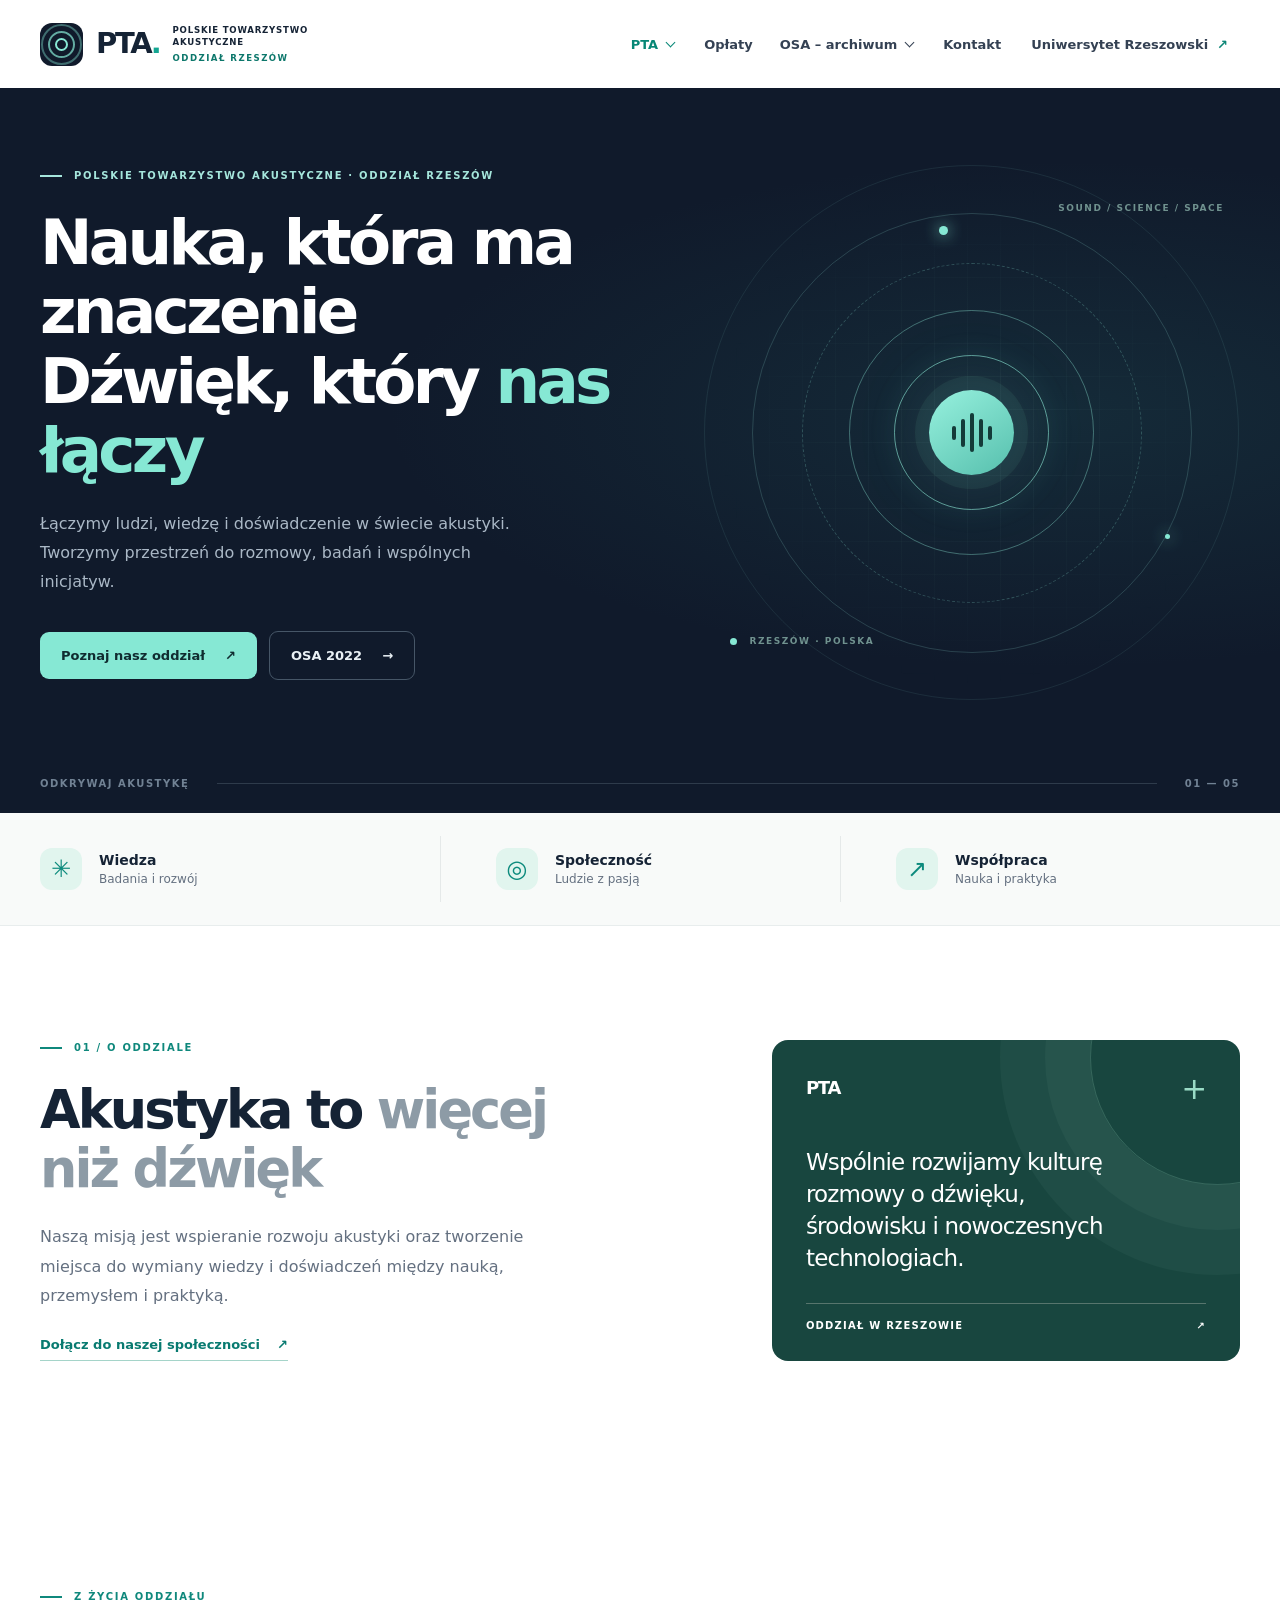
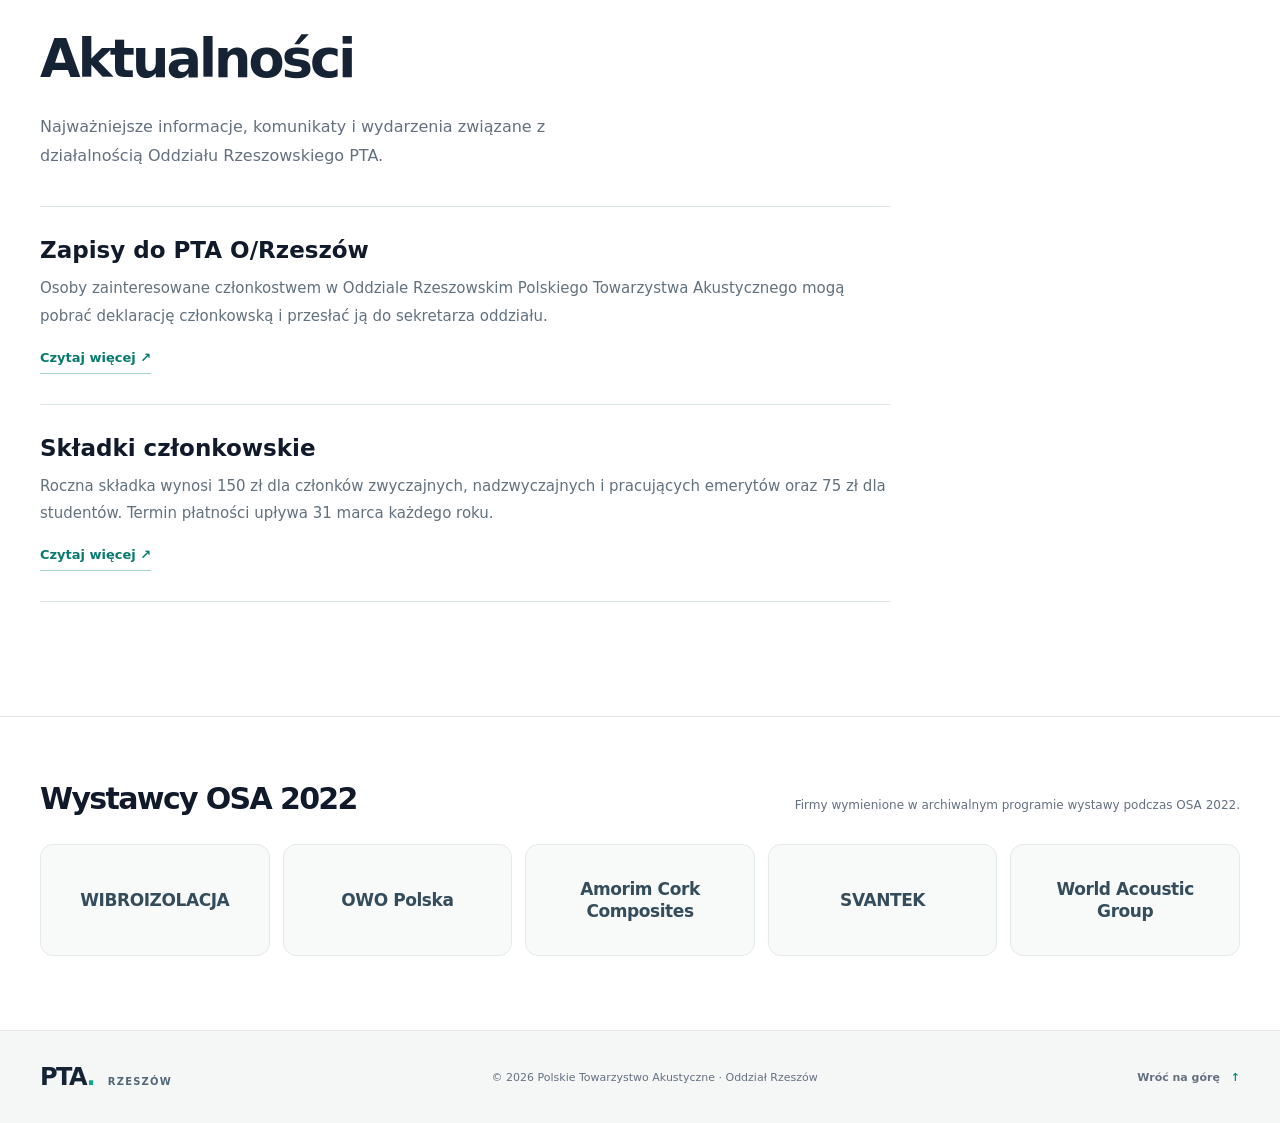
==== commit 35ecbd53: "konieczne poprawki" ====
--- a/index.html
+++ b/index.html
@@ -119,7 +119,7 @@
     </main>
     <div id="shared-sponsors"></div>
     <footer class="site-footer">
-        <div class="container footer-inner"><a class="footer-brand" href="#start">PTA
+        <div class="container footer-inner"><a class="footer-brand" href="#start">PTA<span>.</span>
                 <small>RZESZÓW</small></a>
             <p>© 2026 Polskie Towarzystwo Akustyczne · Oddział Rzeszów</p><a href="#start">Wróć na górę <span
                     aria-hidden="true">↑</span></a>
